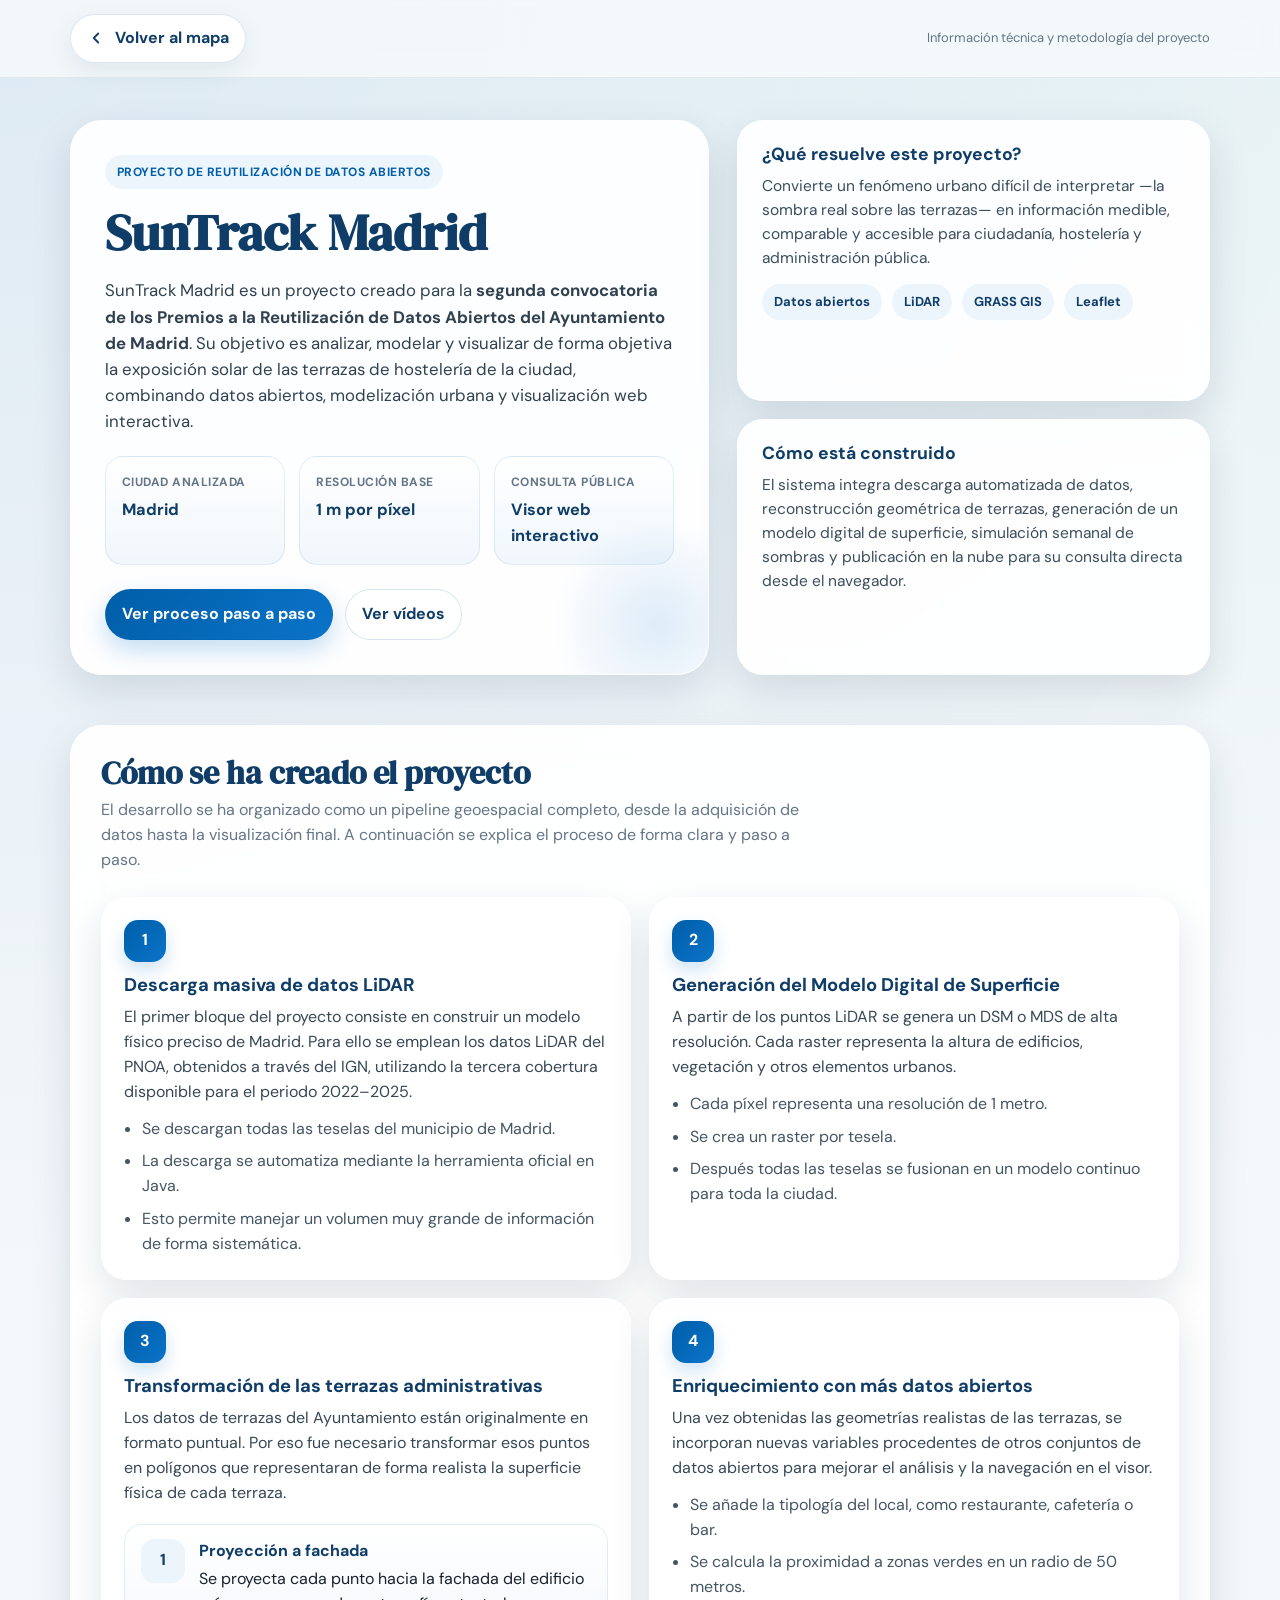
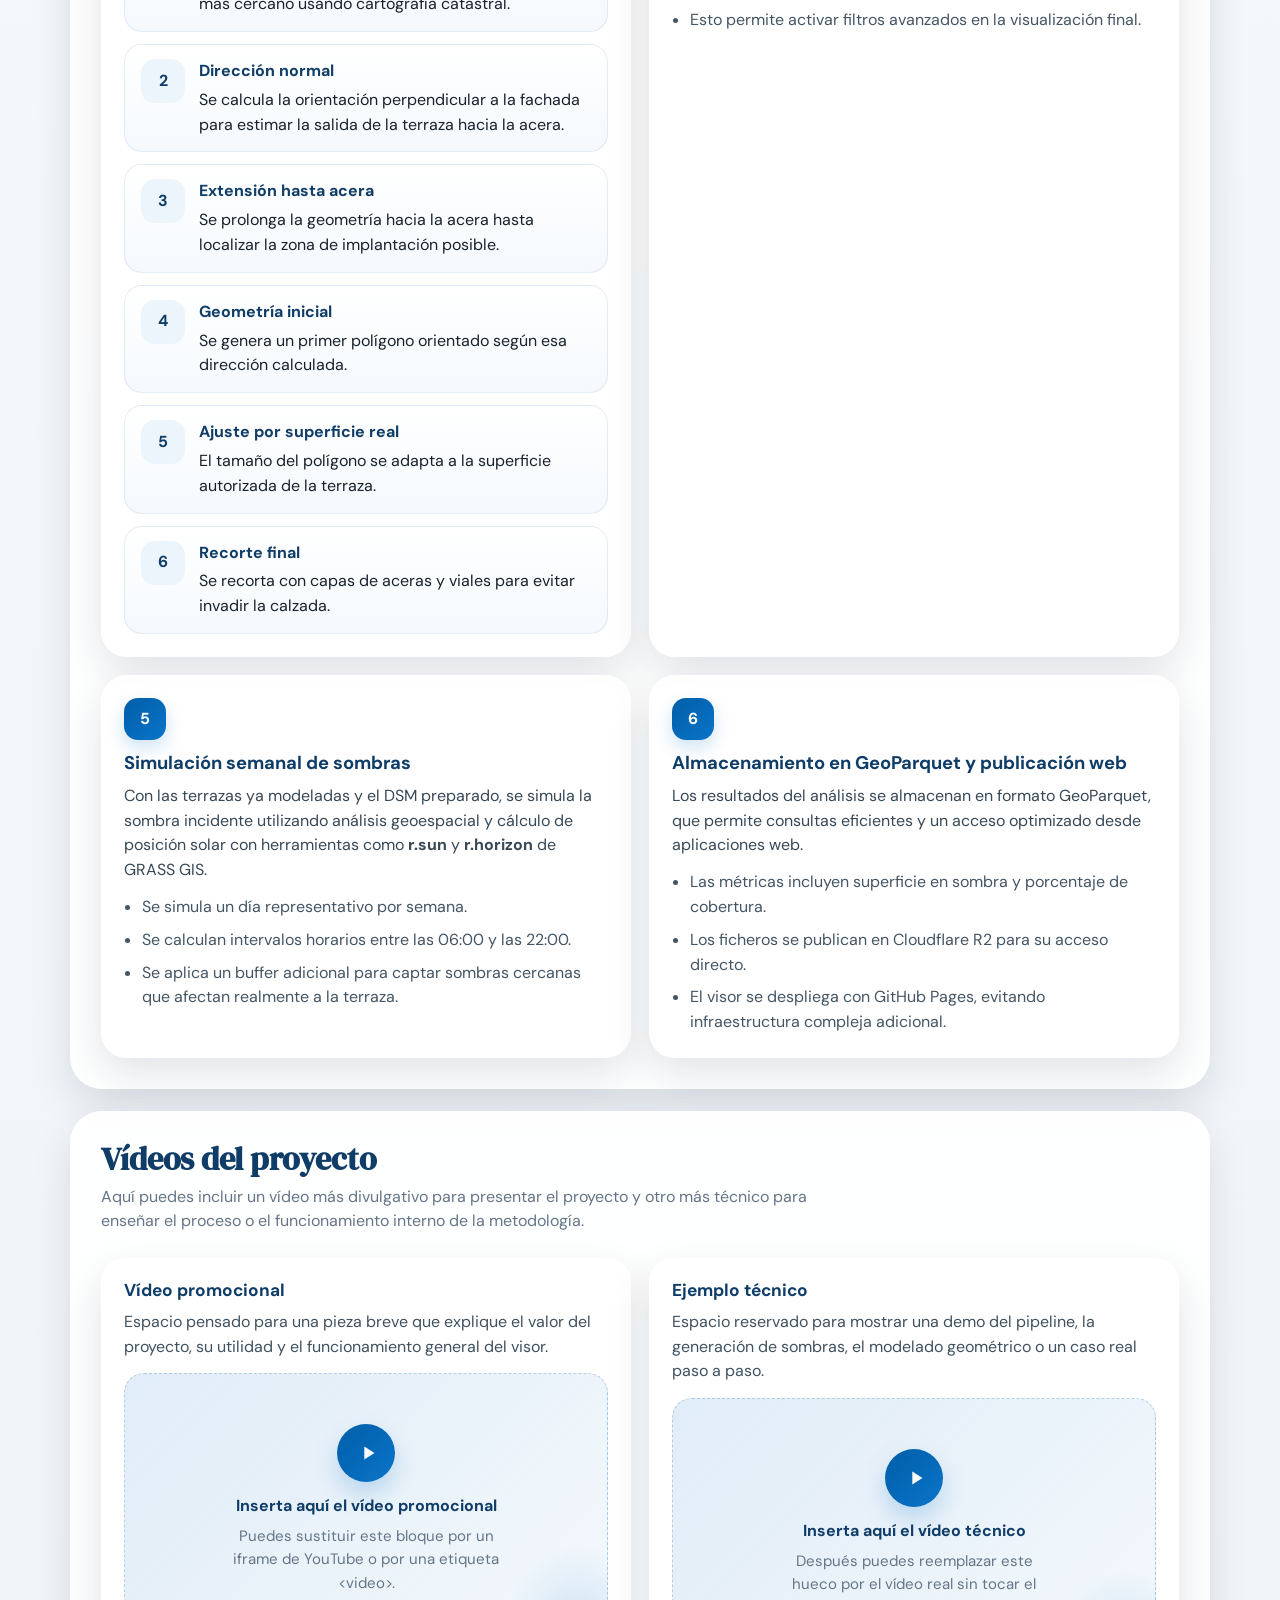
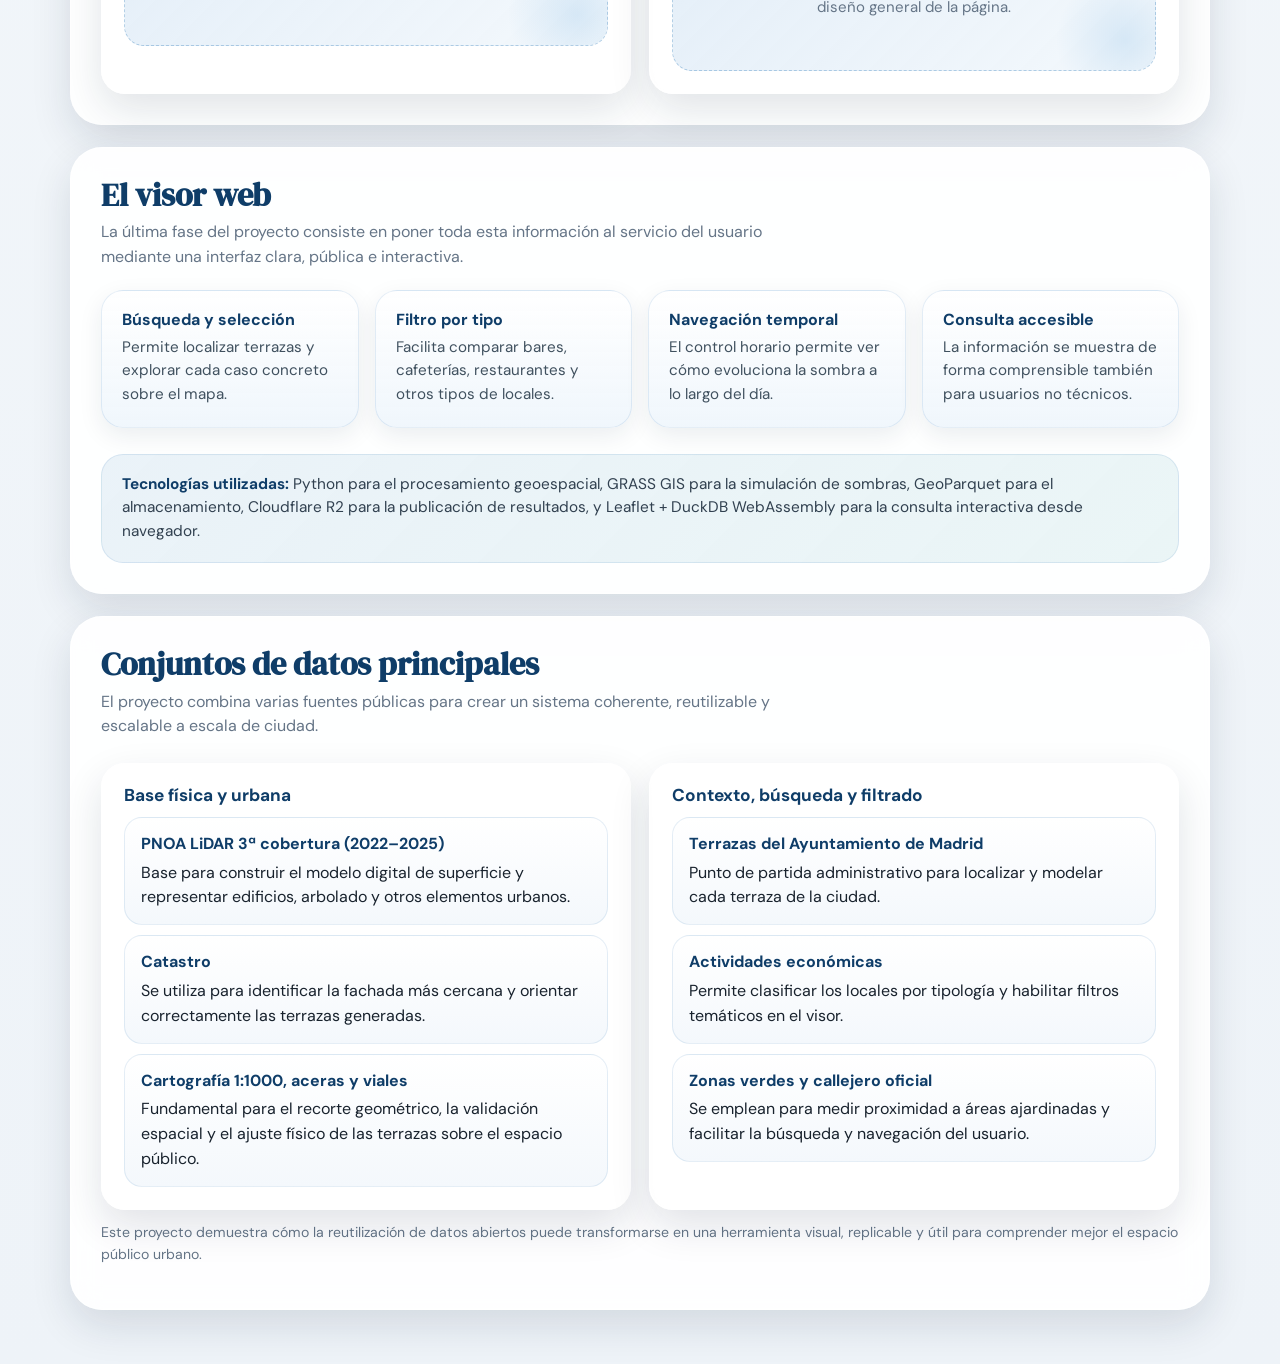
==== Infoterrazas.html @ 14a680ab "informacion terrazas" ====
<!DOCTYPE html>
<html lang="es">
<head>
  <meta charset="UTF-8" />
  <meta name="viewport" content="width=device-width, initial-scale=1.0" />
  <title>SunTrack Madrid · Información del proyecto</title>
  <link rel="preconnect" href="https://fonts.googleapis.com">
  <link rel="preconnect" href="https://fonts.gstatic.com" crossorigin>
  <link href="https://fonts.googleapis.com/css2?family=DM+Sans:wght@400;500;700&family=DM+Serif+Display:ital@0;1&display=swap" rel="stylesheet">

  <style>
    :root {
      --bg: #eef3f8;
      --panel: rgba(255,255,255,0.92);
      --text: #18222d;
      --muted: #657587;
      --brand: #005ea8;
      --brand-2: #0a74c9;
      --brand-dark: #0f3d68;
      --line: rgba(15,61,104,0.12);
      --shadow-sm: 0 8px 24px rgba(15, 36, 61, 0.08);
      --shadow-md: 0 16px 40px rgba(15, 36, 61, 0.12);
      --radius-sm: 16px;
      --radius-md: 24px;
      --radius-lg: 32px;
      --maxw: 1180px;
      --font-display: 'DM Serif Display', serif;
      --font-body: 'DM Sans', sans-serif;
    }

    * { box-sizing: border-box; }

    html {
      scroll-behavior: smooth;
    }

    body {
      margin: 0;
      font-family: var(--font-body);
      color: var(--text);
      background:
        radial-gradient(circle at top left, rgba(0,94,168,0.10), transparent 28%),
        radial-gradient(circle at top right, rgba(95,176,183,0.10), transparent 25%),
        linear-gradient(180deg, #f7fafc 0%, #eef3f8 100%);
      line-height: 1.55;
    }

    a { color: inherit; text-decoration: none; }

    .topbar {
      position: sticky;
      top: 0;
      z-index: 50;
      backdrop-filter: blur(12px);
      background: rgba(247,250,252,0.8);
      border-bottom: 1px solid rgba(15,61,104,0.08);
    }

    .topbar-inner {
      max-width: var(--maxw);
      margin: 0 auto;
      padding: 14px 20px;
      display: flex;
      align-items: center;
      justify-content: space-between;
      gap: 16px;
    }

    .back-btn {
      display: inline-flex;
      align-items: center;
      gap: 10px;
      padding: 11px 16px;
      border-radius: 999px;
      background: rgba(255,255,255,0.94);
      border: 1px solid rgba(0,94,168,0.14);
      color: var(--brand-dark);
      font-weight: 700;
      box-shadow: var(--shadow-sm);
      transition: transform 0.18s ease, box-shadow 0.18s ease, background 0.18s ease;
    }

    .back-btn:hover {
      transform: translateY(-1px);
      box-shadow: var(--shadow-md);
      background: #ffffff;
    }

    .topbar-note {
      font-size: 13px;
      color: var(--muted);
      text-align: right;
    }

    .hero {
      max-width: var(--maxw);
      margin: 0 auto;
      padding: 42px 20px 28px;
      display: grid;
      grid-template-columns: 1.15fr 0.85fr;
      gap: 28px;
      align-items: stretch;
    }

    .hero-card,
    .side-card,
    .section-card,
    .step-card,
    .data-card,
    .video-card,
    .impact-box {
      background: var(--panel);
      border: 1px solid rgba(255,255,255,0.7);
      box-shadow: var(--shadow-md);
      backdrop-filter: blur(14px);
    }

    .hero-card {
      border-radius: var(--radius-lg);
      padding: 34px;
      position: relative;
      overflow: hidden;
    }

    .hero-card::after {
      content: "";
      position: absolute;
      inset: auto -60px -60px auto;
      width: 220px;
      height: 220px;
      background: radial-gradient(circle, rgba(10,116,201,0.13), transparent 68%);
      pointer-events: none;
    }

    .eyebrow {
      display: inline-flex;
      align-items: center;
      gap: 8px;
      padding: 8px 12px;
      border-radius: 999px;
      background: #edf5fc;
      color: var(--brand);
      font-size: 12px;
      font-weight: 700;
      letter-spacing: 0.04em;
      text-transform: uppercase;
      margin-bottom: 16px;
    }

    h1, h2, h3 {
      margin: 0;
      line-height: 1.08;
    }

    h1 {
      font-family: var(--font-display);
      font-size: clamp(2.2rem, 4vw, 4rem);
      color: var(--brand-dark);
      margin-bottom: 16px;
    }

    .hero-lead {
      font-size: 1.05rem;
      color: #314150;
      max-width: 64ch;
      margin-bottom: 22px;
    }

    .hero-grid {
      display: grid;
      grid-template-columns: repeat(3, minmax(0, 1fr));
      gap: 14px;
      margin-top: 18px;
    }

    .mini-stat {
      background: linear-gradient(180deg, rgba(255,255,255,0.96), rgba(239,246,252,0.92));
      border: 1px solid rgba(0,94,168,0.10);
      border-radius: 18px;
      padding: 16px;
    }

    .mini-stat .label {
      font-size: 12px;
      font-weight: 700;
      letter-spacing: 0.04em;
      text-transform: uppercase;
      color: var(--muted);
      margin-bottom: 6px;
    }

    .mini-stat .value {
      font-size: 1.02rem;
      font-weight: 700;
      color: var(--brand-dark);
    }

    .hero-actions {
      display: flex;
      flex-wrap: wrap;
      gap: 12px;
      margin-top: 24px;
    }

    .pill-link {
      display: inline-flex;
      align-items: center;
      justify-content: center;
      gap: 8px;
      padding: 12px 16px;
      border-radius: 999px;
      font-weight: 700;
      border: 1px solid rgba(0,94,168,0.16);
      transition: transform 0.18s ease, box-shadow 0.18s ease;
    }

    .pill-link.primary {
      background: linear-gradient(135deg, var(--brand), var(--brand-2));
      color: white;
      box-shadow: 0 10px 24px rgba(10,116,201,0.24);
    }

    .pill-link.secondary {
      background: rgba(255,255,255,0.92);
      color: var(--brand-dark);
    }

    .pill-link:hover {
      transform: translateY(-1px);
    }

    .side-stack {
      display: grid;
      gap: 18px;
    }

    .side-card {
      border-radius: 26px;
      padding: 24px;
    }

    .side-card h3 {
      font-size: 1.1rem;
      margin-bottom: 10px;
      color: var(--brand-dark);
    }

    .side-card p {
      margin: 0;
      color: #3b4d5d;
      font-size: 0.97rem;
    }

    .tag-row {
      display: flex;
      flex-wrap: wrap;
      gap: 10px;
      margin-top: 14px;
    }

    .tag {
      padding: 8px 12px;
      border-radius: 999px;
      background: #edf5fc;
      color: var(--brand-dark);
      font-size: 13px;
      font-weight: 700;
    }

    main {
      max-width: var(--maxw);
      margin: 0 auto;
      padding: 0 20px 54px;
    }

    .section {
      margin-top: 22px;
    }

    .section-card {
      border-radius: var(--radius-lg);
      padding: 30px;
    }

    .section-head {
      display: flex;
      align-items: flex-start;
      justify-content: space-between;
      gap: 18px;
      margin-bottom: 18px;
    }

    .section-title {
      font-family: var(--font-display);
      font-size: clamp(1.7rem, 2.5vw, 2.4rem);
      color: var(--brand-dark);
      margin-bottom: 8px;
    }

    .section-subtitle {
      color: var(--muted);
      max-width: 65ch;
      margin: 0;
    }

    .process-grid {
      display: grid;
      grid-template-columns: repeat(2, minmax(0, 1fr));
      gap: 18px;
      margin-top: 24px;
    }

    .step-card {
      border-radius: 26px;
      padding: 22px;
      overflow: hidden;
    }

    .step-number {
      width: 42px;
      height: 42px;
      border-radius: 14px;
      display: inline-flex;
      align-items: center;
      justify-content: center;
      background: linear-gradient(135deg, var(--brand), var(--brand-2));
      color: white;
      font-weight: 700;
      font-size: 1rem;
      margin-bottom: 14px;
      box-shadow: 0 8px 18px rgba(10,116,201,0.20);
    }

    .step-card h3 {
      font-size: 1.15rem;
      color: var(--brand-dark);
      margin-bottom: 10px;
    }

    .step-card p {
      margin: 0 0 12px;
      color: #374856;
    }

    .step-card ul {
      margin: 0;
      padding-left: 18px;
      color: #445564;
    }

    .step-card li + li {
      margin-top: 8px;
    }

    .geometry-flow {
      display: grid;
      gap: 12px;
      margin-top: 18px;
    }

    .flow-item {
      display: grid;
      grid-template-columns: 44px 1fr;
      gap: 14px;
      align-items: start;
      padding: 14px 16px;
      background: linear-gradient(180deg, #ffffff, #f5f9fd);
      border: 1px solid rgba(0,94,168,0.10);
      border-radius: 18px;
    }

    .flow-badge {
      width: 44px;
      height: 44px;
      border-radius: 14px;
      background: #edf5fc;
      color: var(--brand-dark);
      display: flex;
      align-items: center;
      justify-content: center;
      font-weight: 700;
    }

    .flow-item strong {
      display: block;
      color: var(--brand-dark);
      margin-bottom: 4px;
    }

    .video-grid {
      display: grid;
      grid-template-columns: repeat(2, minmax(0, 1fr));
      gap: 18px;
      margin-top: 24px;
    }

    .video-card {
      border-radius: 24px;
      padding: 22px;
    }

    .video-card h3 {
      font-size: 1.08rem;
      color: var(--brand-dark);
      margin-bottom: 10px;
    }

    .video-card p {
      margin: 0 0 14px;
      color: #40515f;
    }

    .video-placeholder {
      position: relative;
      width: 100%;
      aspect-ratio: 16 / 9;
      border-radius: 20px;
      border: 1px dashed rgba(0,94,168,0.26);
      background: linear-gradient(135deg, rgba(219,233,246,0.85), rgba(243,248,252,0.95));
      display: flex;
      align-items: center;
      justify-content: center;
      text-align: center;
      padding: 18px;
      overflow: hidden;
    }

    .video-placeholder::before {
      content: "";
      position: absolute;
      inset: auto -40px -40px auto;
      width: 140px;
      height: 140px;
      background: radial-gradient(circle, rgba(10,116,201,0.12), transparent 70%);
    }

    .video-placeholder-content {
      position: relative;
      z-index: 1;
      max-width: 280px;
    }

    .play-badge {
      width: 58px;
      height: 58px;
      margin: 0 auto 12px;
      border-radius: 50%;
      display: flex;
      align-items: center;
      justify-content: center;
      background: linear-gradient(135deg, var(--brand), var(--brand-2));
      box-shadow: 0 12px 24px rgba(10,116,201,0.22);
    }

    .play-badge svg {
      margin-left: 3px;
    }

    .placeholder-title {
      font-weight: 700;
      color: var(--brand-dark);
      margin-bottom: 6px;
    }

    .placeholder-note {
      font-size: 0.94rem;
      color: var(--muted);
    }

    .impact-grid {
      display: grid;
      grid-template-columns: repeat(4, minmax(0, 1fr));
      gap: 16px;
      margin-top: 20px;
    }

    .impact-box {
      border-radius: 22px;
      padding: 20px;
      background: linear-gradient(180deg, rgba(255,255,255,0.98), rgba(239,246,252,0.94));
      border: 1px solid rgba(0,94,168,0.10);
      box-shadow: var(--shadow-sm);
    }

    .impact-box h3 {
      font-size: 1rem;
      color: var(--brand-dark);
      margin-bottom: 8px;
    }

    .impact-box p {
      margin: 0;
      color: #40515f;
      font-size: 0.95rem;
    }

    .footer-note {
      margin-top: 26px;
      padding: 18px 20px;
      border-radius: 22px;
      background: linear-gradient(135deg, rgba(0,94,168,0.08), rgba(95,176,183,0.12));
      border: 1px solid rgba(0,94,168,0.10);
      color: #314150;
      font-size: 0.96rem;
    }

    .footer-note strong {
      color: var(--brand-dark);
    }

    .datasets-grid {
      display: grid;
      grid-template-columns: repeat(2, minmax(0, 1fr));
      gap: 18px;
      margin-top: 24px;
    }

    .data-card {
      border-radius: 24px;
      padding: 22px;
    }

    .data-card h3 {
      font-size: 1.08rem;
      color: var(--brand-dark);
      margin-bottom: 12px;
    }

    .dataset-list {
      display: grid;
      gap: 10px;
    }

    .dataset-item {
      padding: 14px 16px;
      border-radius: 18px;
      background: linear-gradient(180deg, #ffffff, #f4f8fc);
      border: 1px solid rgba(0,94,168,0.10);
    }

    .dataset-item strong {
      display: block;
      color: var(--brand-dark);
      margin-bottom: 4px;
    }

    .small-note {
      margin-top: 12px;
      font-size: 0.88rem;
      color: var(--muted);
    }

    @media (max-width: 1100px) {
      .hero {
        grid-template-columns: 1fr;
      }

      .impact-grid {
        grid-template-columns: repeat(2, minmax(0, 1fr));
      }
    }

    @media (max-width: 760px) {
      .topbar-inner {
        padding: 12px 14px;
        align-items: flex-start;
        flex-direction: column;
      }

      .topbar-note {
        text-align: left;
        font-size: 12px;
      }

      .hero {
        padding: 22px 14px 14px;
        gap: 16px;
      }

      main {
        padding: 0 14px 36px;
      }

      .hero-card,
      .side-card,
      .section-card,
      .step-card,
      .data-card,
      .video-card,
      .impact-box {
        border-radius: 22px;
        padding: 18px;
      }

      .hero-grid,
      .process-grid,
      .video-grid,
      .impact-grid,
      .datasets-grid {
        grid-template-columns: 1fr;
      }

      .section-head {
        flex-direction: column;
      }

      .flow-item {
        grid-template-columns: 40px 1fr;
        gap: 12px;
      }

      .flow-badge {
        width: 40px;
        height: 40px;
      }

      .hero-lead {
        font-size: 0.98rem;
      }
    }
  </style>
</head>
<body>

  <header class="topbar">
    <div class="topbar-inner">
      <a href="./index.html" class="back-btn" aria-label="Volver al visor principal">
        <svg width="18" height="18" viewBox="0 0 24 24" fill="none" stroke="currentColor" stroke-width="2.4" stroke-linecap="round" stroke-linejoin="round" aria-hidden="true">
          <path d="M15 18l-6-6 6-6"></path>
        </svg>
        Volver al mapa
      </a>
      <div class="topbar-note">Información técnica y metodología del proyecto</div>
    </div>
  </header>

  <section class="hero">
    <article class="hero-card">
      <div class="eyebrow">Proyecto de reutilización de datos abiertos</div>
      <h1>SunTrack Madrid</h1>
      <p class="hero-lead">
        SunTrack Madrid es un proyecto creado para la <strong>segunda convocatoria de los Premios a la Reutilización de Datos Abiertos del Ayuntamiento de Madrid</strong>. Su objetivo es analizar, modelar y visualizar de forma objetiva la exposición solar de las terrazas de hostelería de la ciudad, combinando datos abiertos, modelización urbana y visualización web interactiva.
      </p>

      <div class="hero-grid">
        <div class="mini-stat">
          <div class="label">Ciudad analizada</div>
          <div class="value">Madrid</div>
        </div>
        <div class="mini-stat">
          <div class="label">Resolución base</div>
          <div class="value">1 m por píxel</div>
        </div>
        <div class="mini-stat">
          <div class="label">Consulta pública</div>
          <div class="value">Visor web interactivo</div>
        </div>
      </div>

      <div class="hero-actions">
        <a class="pill-link primary" href="#proceso">Ver proceso paso a paso</a>
        <a class="pill-link secondary" href="#videos">Ver vídeos</a>
      </div>
    </article>

    <div class="side-stack">
      <aside class="side-card">
        <h3>¿Qué resuelve este proyecto?</h3>
        <p>
          Convierte un fenómeno urbano difícil de interpretar —la sombra real sobre las terrazas— en información medible, comparable y accesible para ciudadanía, hostelería y administración pública.
        </p>
        <div class="tag-row">
          <span class="tag">Datos abiertos</span>
          <span class="tag">LiDAR</span>
          <span class="tag">GRASS GIS</span>
          <span class="tag">Leaflet</span>
        </div>
      </aside>

      <aside class="side-card">
        <h3>Cómo está construido</h3>
        <p>
          El sistema integra descarga automatizada de datos, reconstrucción geométrica de terrazas, generación de un modelo digital de superficie, simulación semanal de sombras y publicación en la nube para su consulta directa desde el navegador.
        </p>
      </aside>
    </div>
  </section>

  <main>
    <section class="section" id="proceso">
      <div class="section-card">
        <div class="section-head">
          <div>
            <h2 class="section-title">Cómo se ha creado el proyecto</h2>
            <p class="section-subtitle">
              El desarrollo se ha organizado como un pipeline geoespacial completo, desde la adquisición de datos hasta la visualización final. A continuación se explica el proceso de forma clara y paso a paso.
            </p>
          </div>
        </div>

        <div class="process-grid">
          <article class="step-card">
            <div class="step-number">1</div>
            <h3>Descarga masiva de datos LiDAR</h3>
            <p>
              El primer bloque del proyecto consiste en construir un modelo físico preciso de Madrid. Para ello se emplean los datos LiDAR del PNOA, obtenidos a través del IGN, utilizando la tercera cobertura disponible para el periodo 2022–2025.
            </p>
            <ul>
              <li>Se descargan todas las teselas del municipio de Madrid.</li>
              <li>La descarga se automatiza mediante la herramienta oficial en Java.</li>
              <li>Esto permite manejar un volumen muy grande de información de forma sistemática.</li>
            </ul>
          </article>

          <article class="step-card">
            <div class="step-number">2</div>
            <h3>Generación del Modelo Digital de Superficie</h3>
            <p>
              A partir de los puntos LiDAR se genera un DSM o MDS de alta resolución. Cada raster representa la altura de edificios, vegetación y otros elementos urbanos.
            </p>
            <ul>
              <li>Cada píxel representa una resolución de 1 metro.</li>
              <li>Se crea un raster por tesela.</li>
              <li>Después todas las teselas se fusionan en un modelo continuo para toda la ciudad.</li>
            </ul>
          </article>

          <article class="step-card">
            <div class="step-number">3</div>
            <h3>Transformación de las terrazas administrativas</h3>
            <p>
              Los datos de terrazas del Ayuntamiento están originalmente en formato puntual. Por eso fue necesario transformar esos puntos en polígonos que representaran de forma realista la superficie física de cada terraza.
            </p>

            <div class="geometry-flow">
              <div class="flow-item">
                <div class="flow-badge">1</div>
                <div><strong>Proyección a fachada</strong> Se proyecta cada punto hacia la fachada del edificio más cercano usando cartografía catastral.</div>
              </div>

              <div class="flow-item">
                <div class="flow-badge">2</div>
                <div><strong>Dirección normal</strong> Se calcula la orientación perpendicular a la fachada para estimar la salida de la terraza hacia la acera.</div>
              </div>

              <div class="flow-item">
                <div class="flow-badge">3</div>
                <div><strong>Extensión hasta acera</strong> Se prolonga la geometría hacia la acera hasta localizar la zona de implantación posible.</div>
              </div>

              <div class="flow-item">
                <div class="flow-badge">4</div>
                <div><strong>Geometría inicial</strong> Se genera un primer polígono orientado según esa dirección calculada.</div>
              </div>

              <div class="flow-item">
                <div class="flow-badge">5</div>
                <div><strong>Ajuste por superficie real</strong> El tamaño del polígono se adapta a la superficie autorizada de la terraza.</div>
              </div>

              <div class="flow-item">
                <div class="flow-badge">6</div>
                <div><strong>Recorte final</strong> Se recorta con capas de aceras y viales para evitar invadir la calzada.</div>
              </div>
            </div>
          </article>

          <article class="step-card">
            <div class="step-number">4</div>
            <h3>Enriquecimiento con más datos abiertos</h3>
            <p>
              Una vez obtenidas las geometrías realistas de las terrazas, se incorporan nuevas variables procedentes de otros conjuntos de datos abiertos para mejorar el análisis y la navegación en el visor.
            </p>
            <ul>
              <li>Se añade la tipología del local, como restaurante, cafetería o bar.</li>
              <li>Se calcula la proximidad a zonas verdes en un radio de 50 metros.</li>
              <li>Esto permite activar filtros avanzados en la visualización final.</li>
            </ul>
          </article>

          <article class="step-card">
            <div class="step-number">5</div>
            <h3>Simulación semanal de sombras</h3>
            <p>
              Con las terrazas ya modeladas y el DSM preparado, se simula la sombra incidente utilizando análisis geoespacial y cálculo de posición solar con herramientas como <strong>r.sun</strong> y <strong>r.horizon</strong> de GRASS GIS.
            </p>
            <ul>
              <li>Se simula un día representativo por semana.</li>
              <li>Se calculan intervalos horarios entre las 06:00 y las 22:00.</li>
              <li>Se aplica un buffer adicional para captar sombras cercanas que afectan realmente a la terraza.</li>
            </ul>
          </article>

          <article class="step-card">
            <div class="step-number">6</div>
            <h3>Almacenamiento en GeoParquet y publicación web</h3>
            <p>
              Los resultados del análisis se almacenan en formato GeoParquet, que permite consultas eficientes y un acceso optimizado desde aplicaciones web.
            </p>
            <ul>
              <li>Las métricas incluyen superficie en sombra y porcentaje de cobertura.</li>
              <li>Los ficheros se publican en Cloudflare R2 para su acceso directo.</li>
              <li>El visor se despliega con GitHub Pages, evitando infraestructura compleja adicional.</li>
            </ul>
          </article>
        </div>
      </div>
    </section>

    <section class="section" id="videos">
      <div class="section-card">
        <div class="section-head">
          <div>
            <h2 class="section-title">Vídeos del proyecto</h2>
            <p class="section-subtitle">
              Aquí puedes incluir un vídeo más divulgativo para presentar el proyecto y otro más técnico para enseñar el proceso o el funcionamiento interno de la metodología.
            </p>
          </div>
        </div>

        <div class="video-grid">
          <article class="video-card">
            <h3>Vídeo promocional</h3>
            <p>
              Espacio pensado para una pieza breve que explique el valor del proyecto, su utilidad y el funcionamiento general del visor.
            </p>
            <div class="video-placeholder">
              <div class="video-placeholder-content">
                <div class="play-badge" aria-hidden="true">
                  <svg width="22" height="22" viewBox="0 0 24 24" fill="white">
                    <path d="M8 5v14l11-7z"/>
                  </svg>
                </div>
                <div class="placeholder-title">Inserta aquí el vídeo promocional</div>
                <div class="placeholder-note">Puedes sustituir este bloque por un iframe de YouTube o por una etiqueta &lt;video&gt;.</div>
              </div>
            </div>
          </article>

          <article class="video-card">
            <h3>Ejemplo técnico</h3>
            <p>
              Espacio reservado para mostrar una demo del pipeline, la generación de sombras, el modelado geométrico o un caso real paso a paso.
            </p>
            <div class="video-placeholder">
              <div class="video-placeholder-content">
                <div class="play-badge" aria-hidden="true">
                  <svg width="22" height="22" viewBox="0 0 24 24" fill="white">
                    <path d="M8 5v14l11-7z"/>
                  </svg>
                </div>
                <div class="placeholder-title">Inserta aquí el vídeo técnico</div>
                <div class="placeholder-note">Después puedes reemplazar este hueco por el vídeo real sin tocar el diseño general de la página.</div>
              </div>
            </div>
          </article>
        </div>
      </div>
    </section>

    <section class="section">
      <div class="section-card">
        <div class="section-head">
          <div>
            <h2 class="section-title">El visor web</h2>
            <p class="section-subtitle">
              La última fase del proyecto consiste en poner toda esta información al servicio del usuario mediante una interfaz clara, pública e interactiva.
            </p>
          </div>
        </div>

        <div class="impact-grid">
          <div class="impact-box">
            <h3>Búsqueda y selección</h3>
            <p>Permite localizar terrazas y explorar cada caso concreto sobre el mapa.</p>
          </div>

          <div class="impact-box">
            <h3>Filtro por tipo</h3>
            <p>Facilita comparar bares, cafeterías, restaurantes y otros tipos de locales.</p>
          </div>

          <div class="impact-box">
            <h3>Navegación temporal</h3>
            <p>El control horario permite ver cómo evoluciona la sombra a lo largo del día.</p>
          </div>

          <div class="impact-box">
            <h3>Consulta accesible</h3>
            <p>La información se muestra de forma comprensible también para usuarios no técnicos.</p>
          </div>
        </div>

        <div class="footer-note">
          <strong>Tecnologías utilizadas:</strong> Python para el procesamiento geoespacial, GRASS GIS para la simulación de sombras, GeoParquet para el almacenamiento, Cloudflare R2 para la publicación de resultados, y Leaflet + DuckDB WebAssembly para la consulta interactiva desde navegador.
        </div>
      </div>
    </section>

    <section class="section" id="datos">
      <div class="section-card">
        <div class="section-head">
          <div>
            <h2 class="section-title">Conjuntos de datos principales</h2>
            <p class="section-subtitle">
              El proyecto combina varias fuentes públicas para crear un sistema coherente, reutilizable y escalable a escala de ciudad.
            </p>
          </div>
        </div>

        <div class="datasets-grid">
          <div class="data-card">
            <h3>Base física y urbana</h3>
            <div class="dataset-list">
              <div class="dataset-item">
                <strong>PNOA LiDAR 3ª cobertura (2022–2025)</strong>
                Base para construir el modelo digital de superficie y representar edificios, arbolado y otros elementos urbanos.
              </div>

              <div class="dataset-item">
                <strong>Catastro</strong>
                Se utiliza para identificar la fachada más cercana y orientar correctamente las terrazas generadas.
              </div>

              <div class="dataset-item">
                <strong>Cartografía 1:1000, aceras y viales</strong>
                Fundamental para el recorte geométrico, la validación espacial y el ajuste físico de las terrazas sobre el espacio público.
              </div>
            </div>
          </div>

          <div class="data-card">
            <h3>Contexto, búsqueda y filtrado</h3>
            <div class="dataset-list">
              <div class="dataset-item">
                <strong>Terrazas del Ayuntamiento de Madrid</strong>
                Punto de partida administrativo para localizar y modelar cada terraza de la ciudad.
              </div>

              <div class="dataset-item">
                <strong>Actividades económicas</strong>
                Permite clasificar los locales por tipología y habilitar filtros temáticos en el visor.
              </div>

              <div class="dataset-item">
                <strong>Zonas verdes y callejero oficial</strong>
                Se emplean para medir proximidad a áreas ajardinadas y facilitar la búsqueda y navegación del usuario.
              </div>
            </div>
          </div>
        </div>

        <p class="small-note">
          Este proyecto demuestra cómo la reutilización de datos abiertos puede transformarse en una herramienta visual, replicable y útil para comprender mejor el espacio público urbano.
        </p>
      </div>
    </section>
  </main>

</body>
</html>
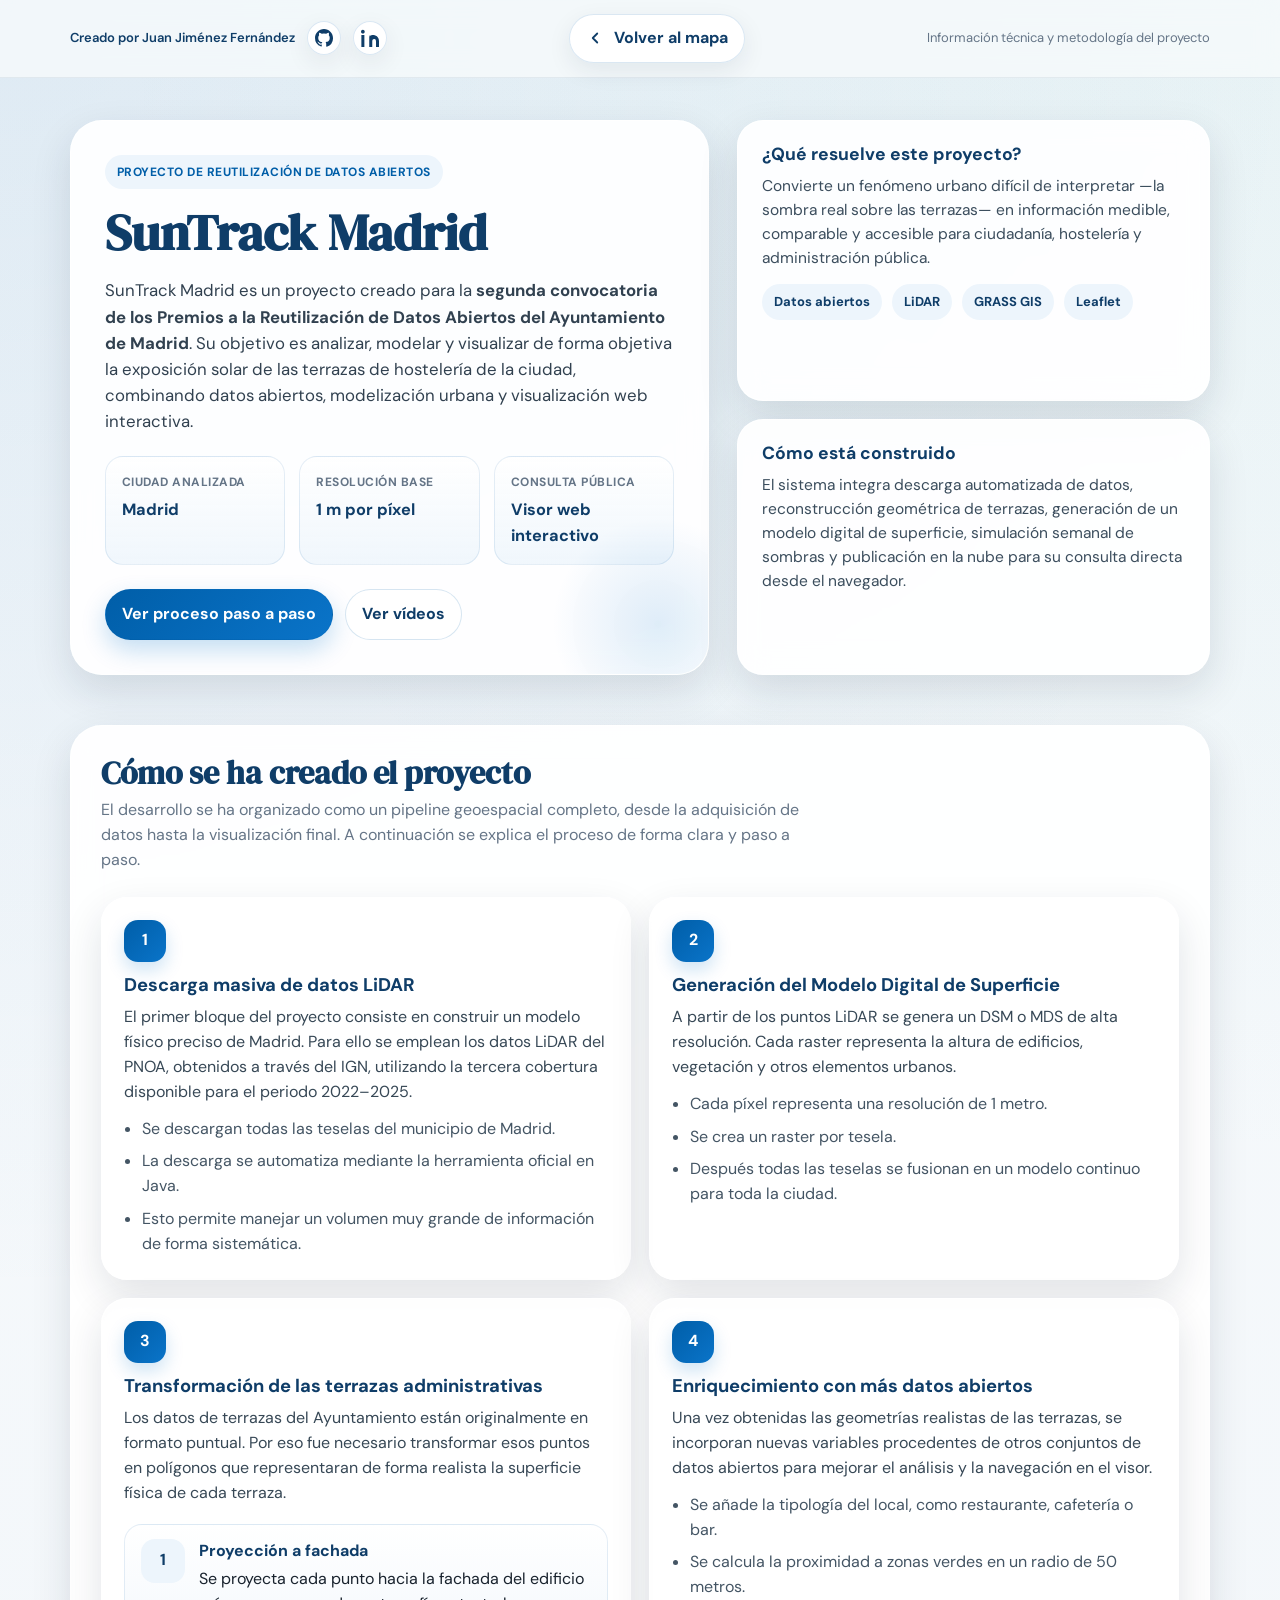
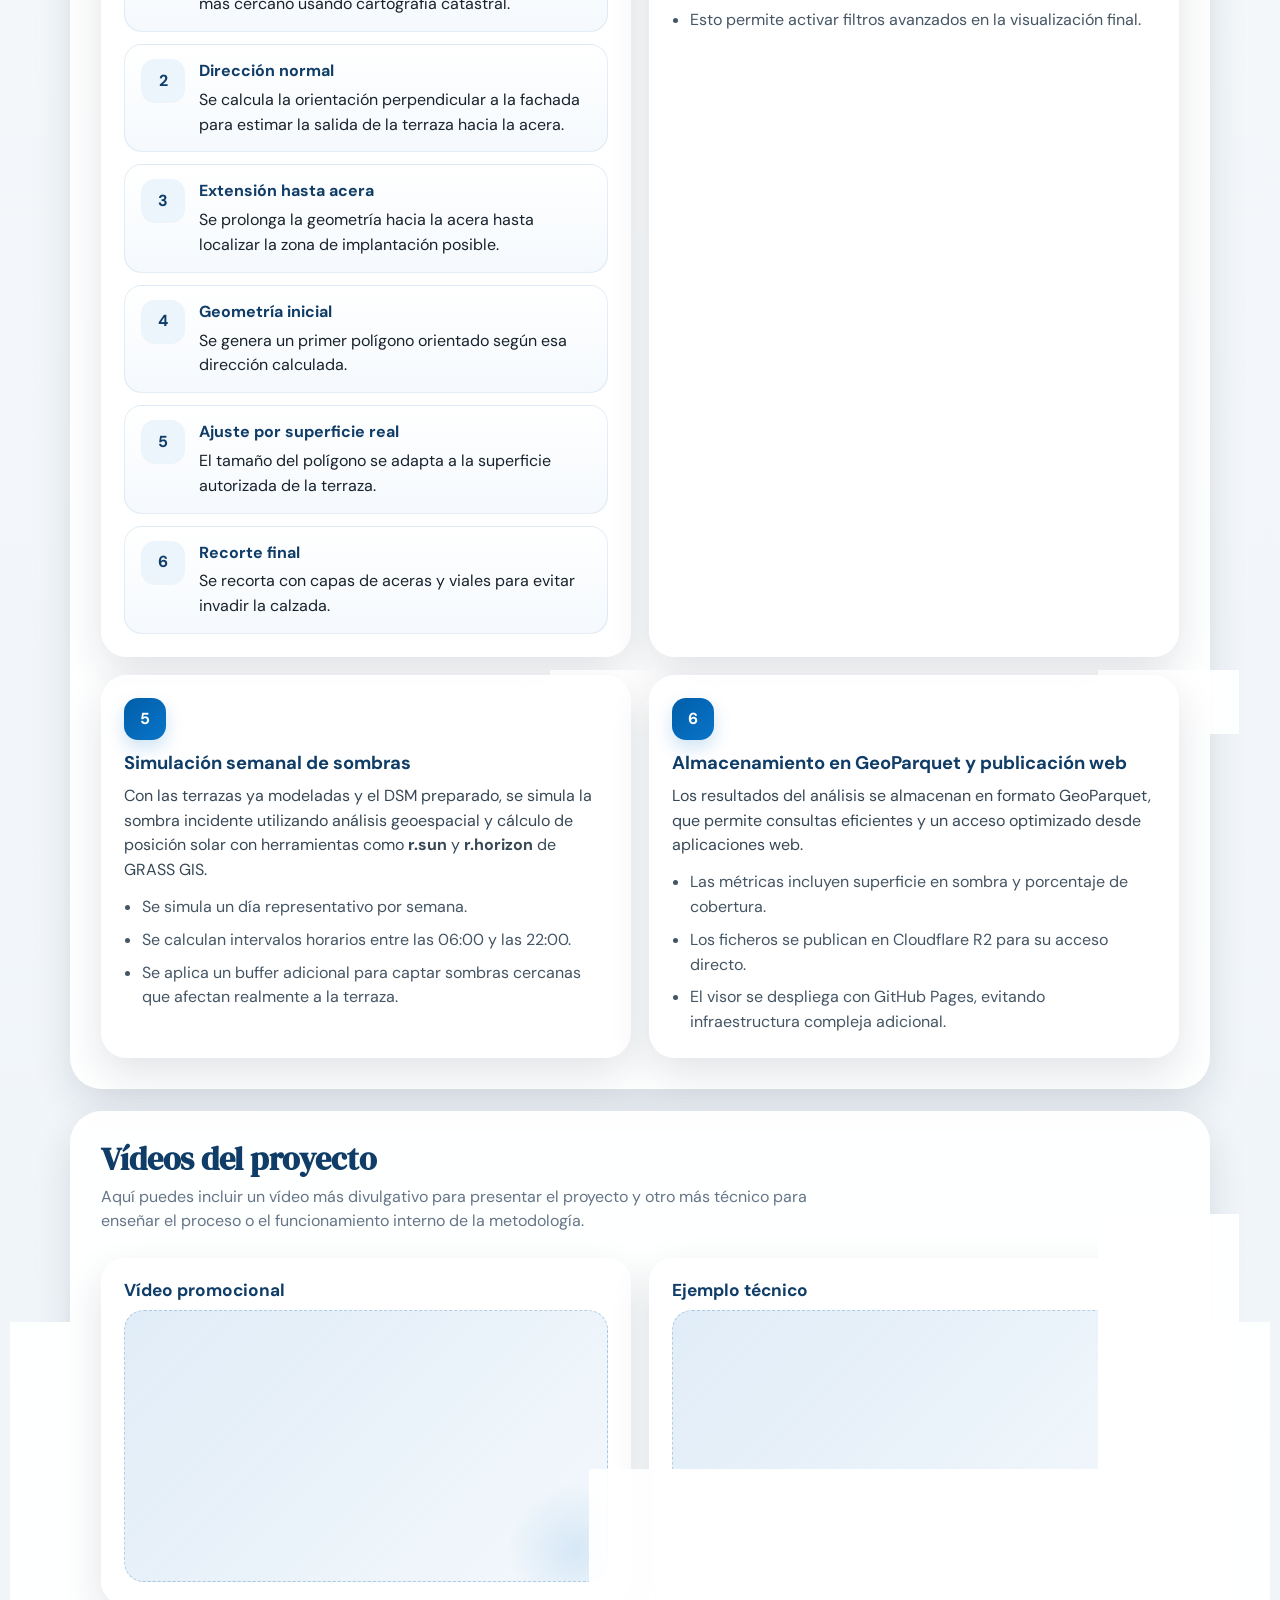
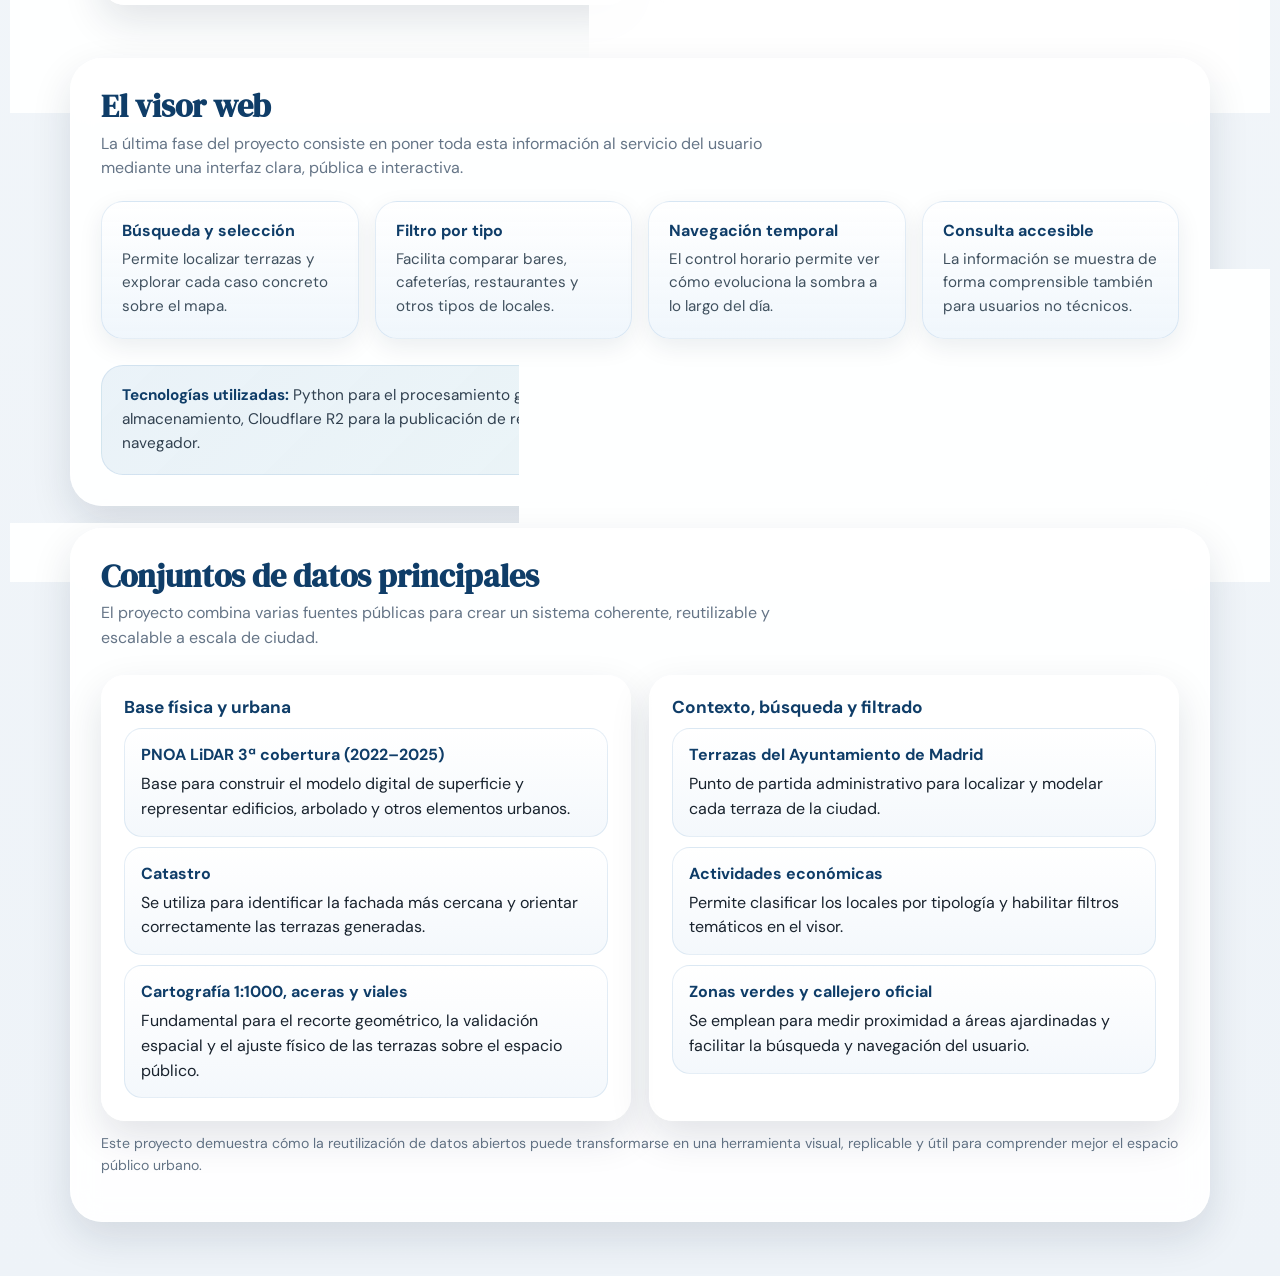
==== commit 4e9773e0: "Update Infoterrazas.html" ====
--- a/Infoterrazas.html
+++ b/Infoterrazas.html
@@ -618,12 +618,74 @@
         font-size: 0.98rem;
       }
     }
+	.creator-links {
+	  display: flex;
+	  align-items: center;
+	  gap: 12px;
+	  color: var(--brand-dark);
+	  font-size: 13px;
+	  font-weight: 600;
+	}
+	
+	.creator-text {
+	  white-space: nowrap;
+	}
+	
+	.creator-links a {
+	  width: 34px;
+	  height: 34px;
+	  border-radius: 50%;
+	  display: flex;
+	  align-items: center;
+	  justify-content: center;
+	  background: rgba(255,255,255,0.94);
+	  border: 1px solid rgba(0,94,168,0.14);
+	  box-shadow: var(--shadow-sm);
+	  transition: transform 0.18s ease, background 0.18s ease;
+	  color: var(--brand-dark);
+	}
+	
+	.creator-links a:hover {
+	  transform: translateY(-1px);
+	  background: white;
+	}
+	
+	.creator-links svg {
+	  width: 18px;
+	  height: 18px;
+	}
+	
+	@media (max-width: 760px) {
+	  .creator-links {
+	    flex-wrap: wrap;
+	    gap: 8px;
+	  }
+	
+	  .creator-text {
+	    width: 100%;
+	  }
+	}
   </style>
 </head>
 <body>
 
   <header class="topbar">
-    <div class="topbar-inner">
+    <div class="topbar-inner" style="display:flex; justify-content:space-between; align-items:center; gap:18px; flex-wrap:wrap;">
+		<div class="creator-links">
+		  <span class="creator-text">Creado por Juan Jiménez Fernández</span>
+		
+		  <a href="https://github.com/yokuta/sunTrackMadrid" target="_blank" aria-label="GitHub SunTrack Madrid">
+		    <svg viewBox="0 0 24 24" fill="currentColor" aria-hidden="true">
+		      <path d="M12 0C5.37 0 0 5.37 0 12a12 12 0 008.2 11.38c.6.12.82-.26.82-.58v-2.03c-3.34.72-4.04-1.42-4.04-1.42-.54-1.38-1.33-1.74-1.33-1.74-1.08-.74.08-.72.08-.72 1.2.08 1.82 1.22 1.82 1.22 1.06 1.82 2.8 1.3 3.48 1 .1-.78.42-1.3.76-1.6-2.66-.3-5.46-1.34-5.46-5.94 0-1.32.46-2.4 1.22-3.24-.12-.3-.52-1.52.12-3.18 0 0 1-.32 3.3 1.24a11.4 11.4 0 016 0c2.3-1.56 3.3-1.24 3.3-1.24.64 1.66.24 2.88.12 3.18.76.84 1.22 1.92 1.22 3.24 0 4.62-2.8 5.64-5.48 5.94.44.38.82 1.1.82 2.24v3.32c0 .32.22.7.82.58A12 12 0 0024 12c0-6.63-5.37-12-12-12z"/>
+		    </svg>
+		  </a>
+		
+		  <a href="https://www.linkedin.com/in/juan-jimenez-fernandez-b16b99119/" target="_blank" aria-label="LinkedIn Juan Jiménez Fernández">
+		    <svg viewBox="0 0 24 24" fill="currentColor" aria-hidden="true">
+		      <path d="M4.98 3.5C4.98 4.88 3.86 6 2.48 6S0 4.88 0 3.5 1.12 1 2.48 1s2.5 1.12 2.5 2.5zM.5 8h4V24h-4V8zm7 0h3.83v2.16h.05c.53-1 1.82-2.16 3.75-2.16C19.5 8 24 10.1 24 16.26V24h-4v-6.92c0-1.66-.03-3.8-2.32-3.8-2.32 0-2.68 1.82-2.68 3.68V24h-4V8z"/>
+		    </svg>
+		  </a>
+		</div>
       <a href="./index.html" class="back-btn" aria-label="Volver al visor principal">
         <svg width="18" height="18" viewBox="0 0 24 24" fill="none" stroke="currentColor" stroke-width="2.4" stroke-linecap="round" stroke-linejoin="round" aria-hidden="true">
           <path d="M15 18l-6-6 6-6"></path>
@@ -821,38 +883,34 @@
         <div class="video-grid">
           <article class="video-card">
             <h3>Vídeo promocional</h3>
-            <p>
-              Espacio pensado para una pieza breve que explique el valor del proyecto, su utilidad y el funcionamiento general del visor.
-            </p>
             <div class="video-placeholder">
-              <div class="video-placeholder-content">
-                <div class="play-badge" aria-hidden="true">
-                  <svg width="22" height="22" viewBox="0 0 24 24" fill="white">
-                    <path d="M8 5v14l11-7z"/>
-                  </svg>
-                </div>
-                <div class="placeholder-title">Inserta aquí el vídeo promocional</div>
-                <div class="placeholder-note">Puedes sustituir este bloque por un iframe de YouTube o por una etiqueta &lt;video&gt;.</div>
-              </div>
-            </div>
+			  <iframe 
+				width="100%" 
+				height="100%" 
+				src="https://www.youtube.com/embed/XdUgupjFaqo" 
+				title="Video promocional SunTrack Madrid"
+				frameborder="0"
+				allow="accelerometer; autoplay; clipboard-write; encrypted-media; gyroscope; picture-in-picture"
+				allowfullscreen
+				style="border-radius: 20px;">
+			  </iframe>
+			</div>
           </article>
 
           <article class="video-card">
             <h3>Ejemplo técnico</h3>
-            <p>
-              Espacio reservado para mostrar una demo del pipeline, la generación de sombras, el modelado geométrico o un caso real paso a paso.
-            </p>
             <div class="video-placeholder">
-              <div class="video-placeholder-content">
-                <div class="play-badge" aria-hidden="true">
-                  <svg width="22" height="22" viewBox="0 0 24 24" fill="white">
-                    <path d="M8 5v14l11-7z"/>
-                  </svg>
-                </div>
-                <div class="placeholder-title">Inserta aquí el vídeo técnico</div>
-                <div class="placeholder-note">Después puedes reemplazar este hueco por el vídeo real sin tocar el diseño general de la página.</div>
-              </div>
-            </div>
+			  <iframe 
+				width="100%" 
+				height="100%" 
+				src="https://www.youtube.com/embed/p7rLJ-MSCoM" 
+				title="Video técnico SunTrack Madrid"
+				frameborder="0"
+				allow="accelerometer; autoplay; clipboard-write; encrypted-media; gyroscope; picture-in-picture"
+				allowfullscreen
+				style="border-radius: 20px;">
+			  </iframe>
+			</div>
           </article>
         </div>
       </div>
@@ -958,4 +1016,4 @@
   </main>
 
 </body>
-</html>+</html>
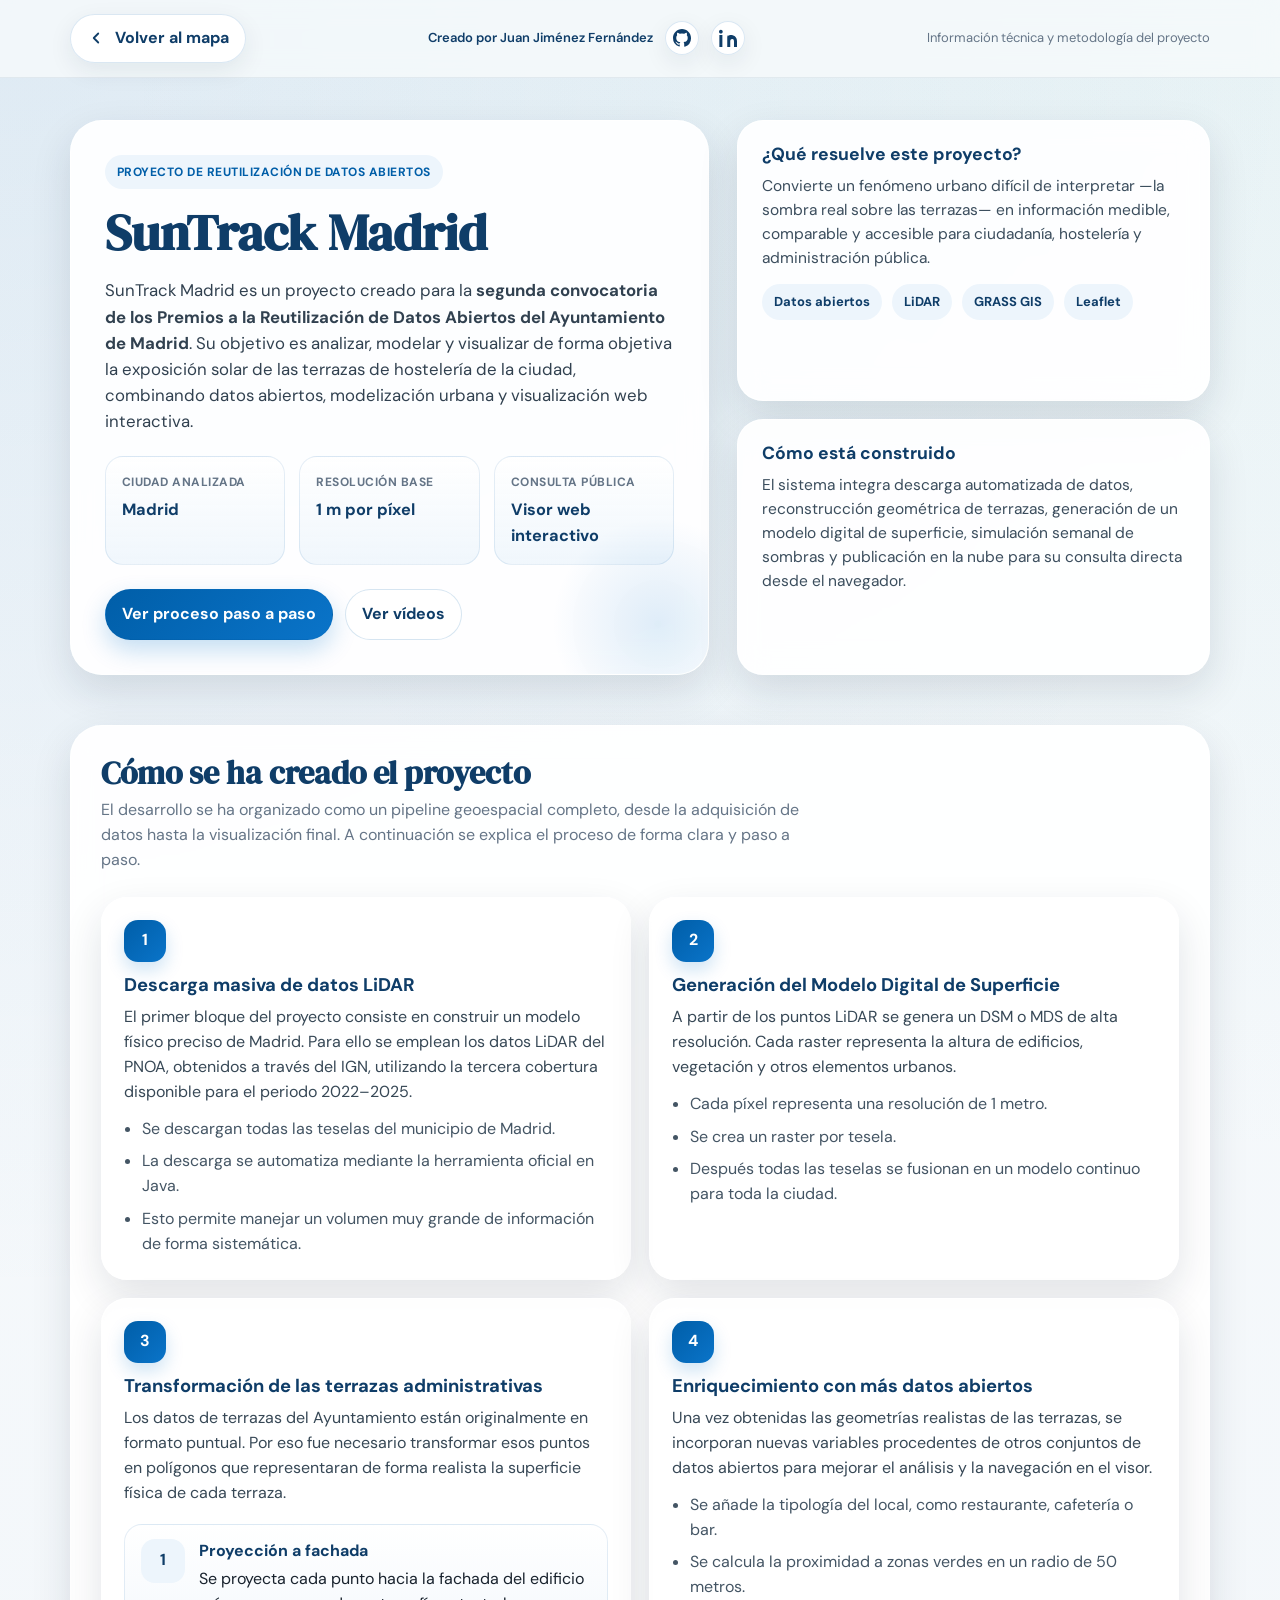
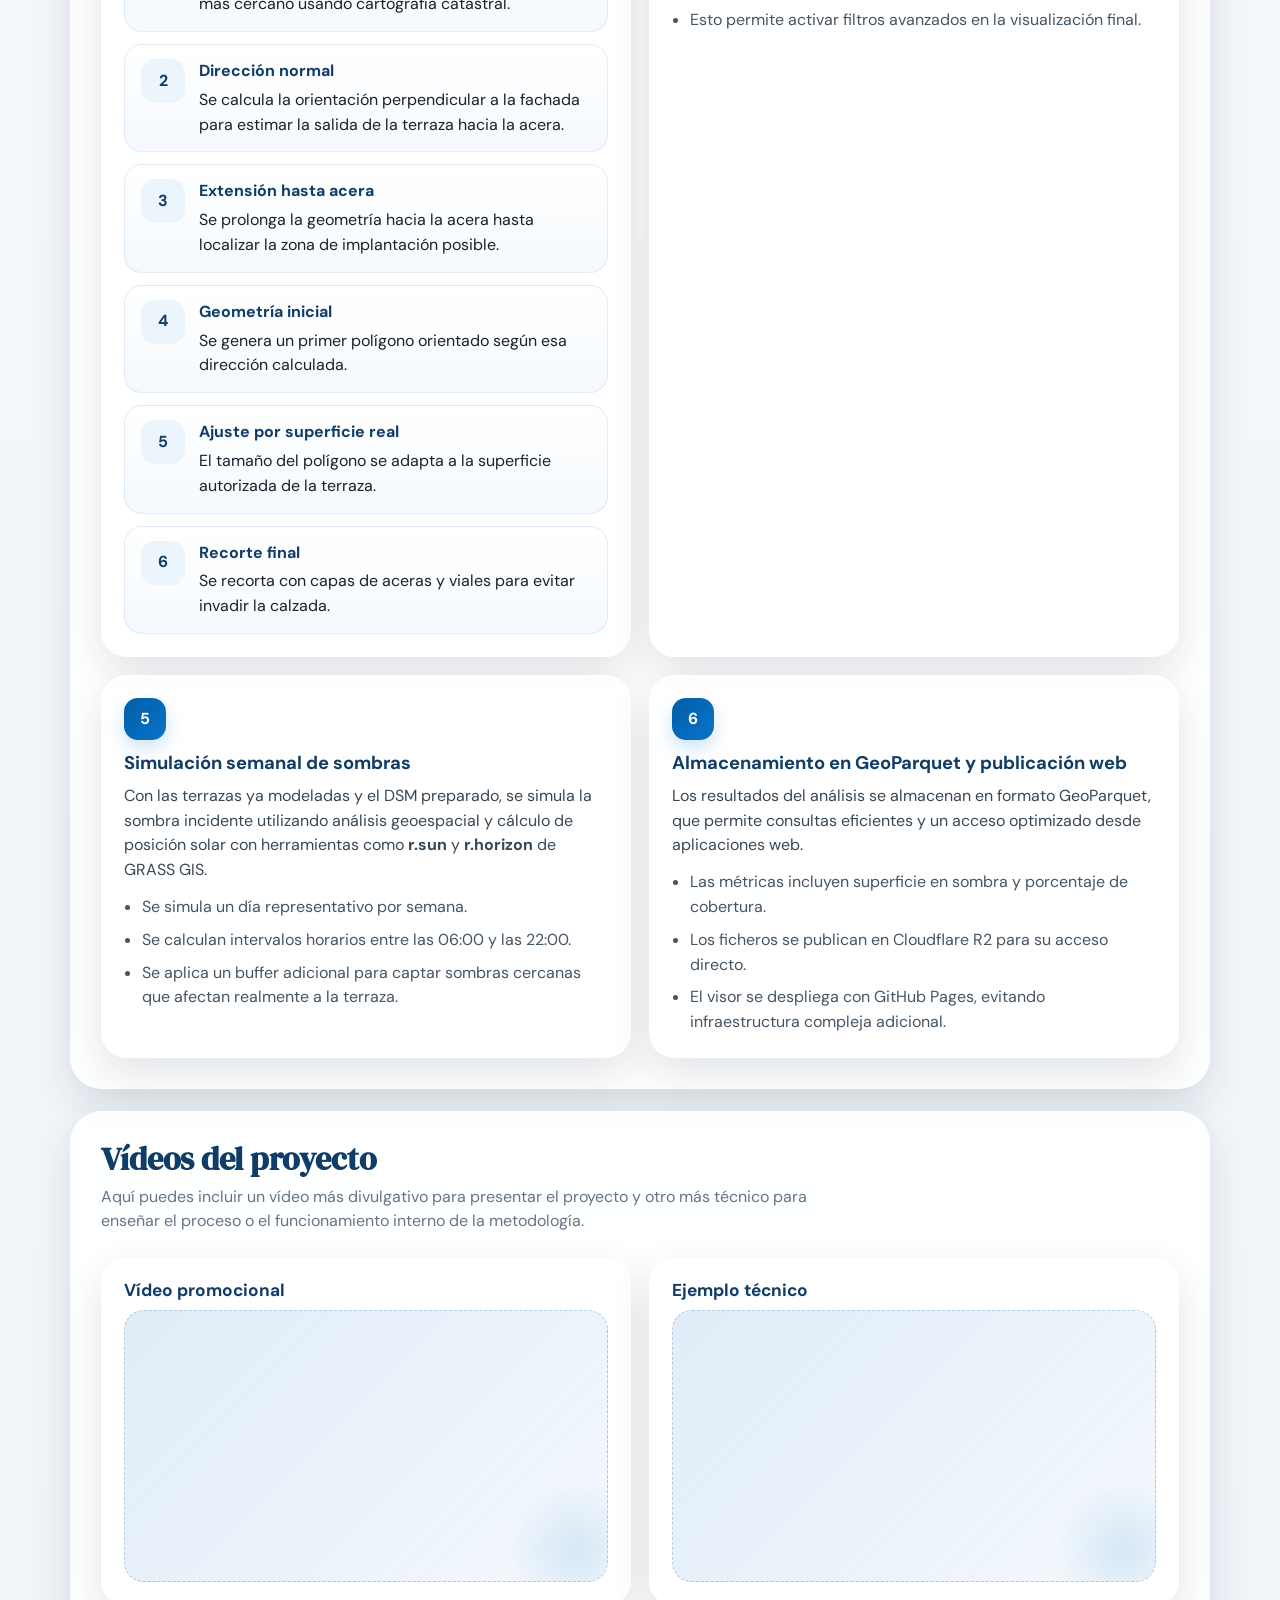
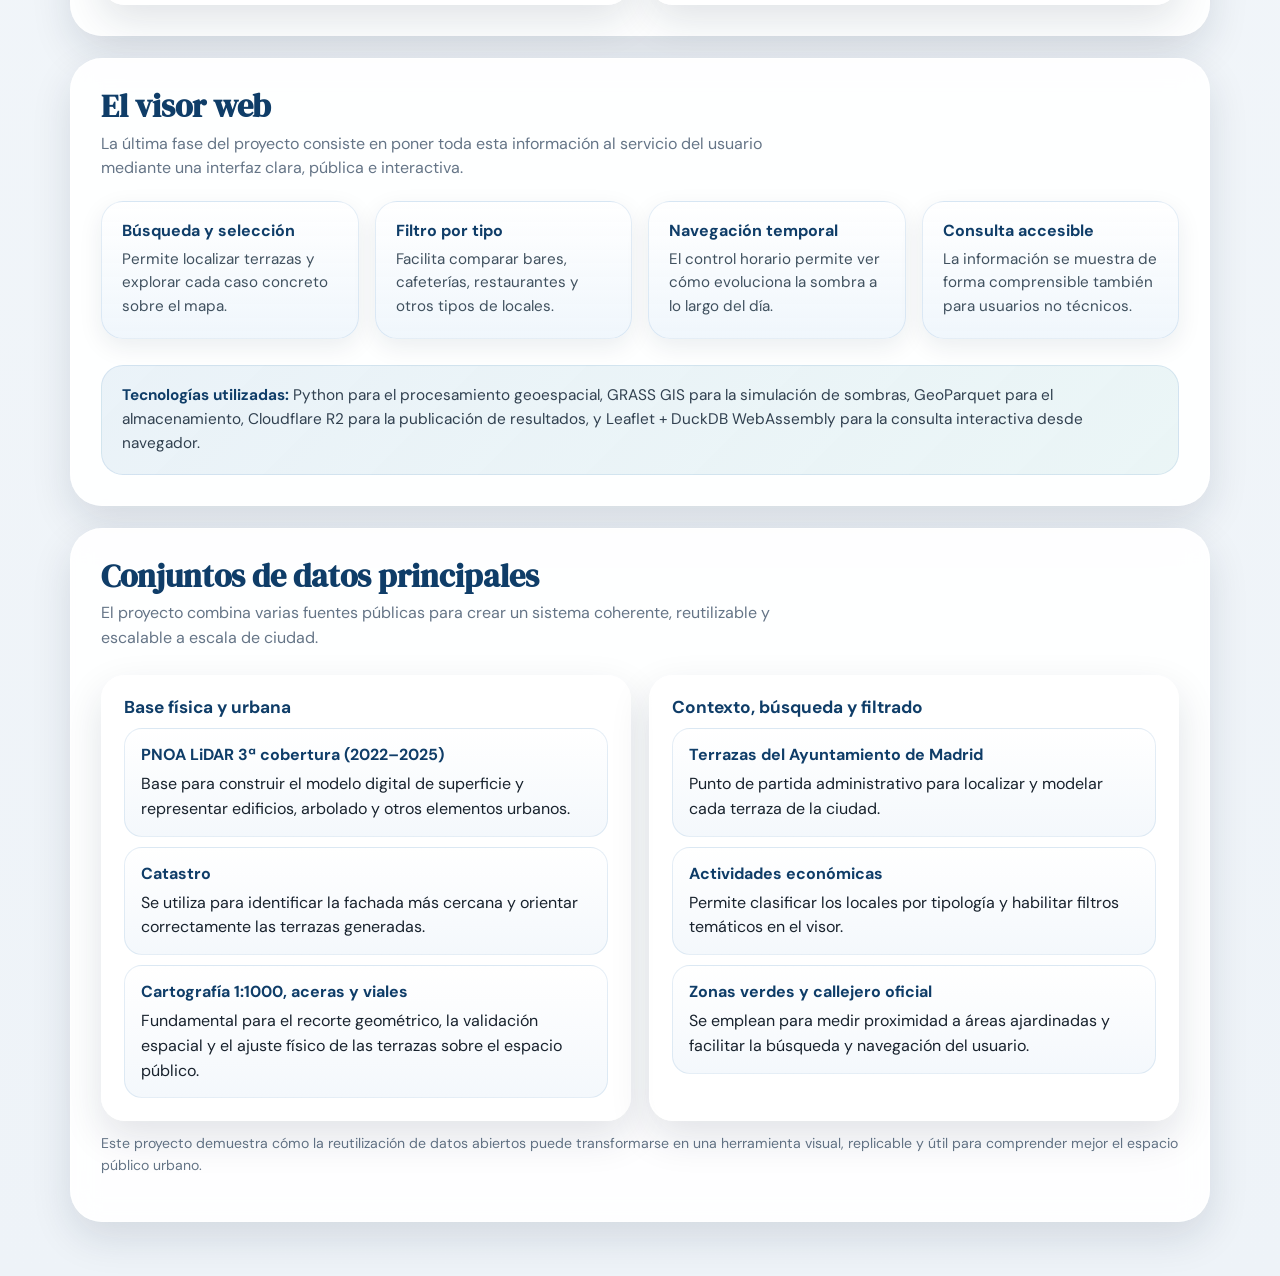
==== commit 1182f027: "Update Infoterrazas.html" ====
--- a/Infoterrazas.html
+++ b/Infoterrazas.html
@@ -671,6 +671,13 @@
 
   <header class="topbar">
     <div class="topbar-inner" style="display:flex; justify-content:space-between; align-items:center; gap:18px; flex-wrap:wrap;">
+		
+      <a href="./index.html" class="back-btn" aria-label="Volver al visor principal">
+        <svg width="18" height="18" viewBox="0 0 24 24" fill="none" stroke="currentColor" stroke-width="2.4" stroke-linecap="round" stroke-linejoin="round" aria-hidden="true">
+          <path d="M15 18l-6-6 6-6"></path>
+        </svg>
+        Volver al mapa
+      </a>
 		<div class="creator-links">
 		  <span class="creator-text">Creado por Juan Jiménez Fernández</span>
 		
@@ -686,12 +693,6 @@
 		    </svg>
 		  </a>
 		</div>
-      <a href="./index.html" class="back-btn" aria-label="Volver al visor principal">
-        <svg width="18" height="18" viewBox="0 0 24 24" fill="none" stroke="currentColor" stroke-width="2.4" stroke-linecap="round" stroke-linejoin="round" aria-hidden="true">
-          <path d="M15 18l-6-6 6-6"></path>
-        </svg>
-        Volver al mapa
-      </a>
       <div class="topbar-note">Información técnica y metodología del proyecto</div>
     </div>
   </header>
